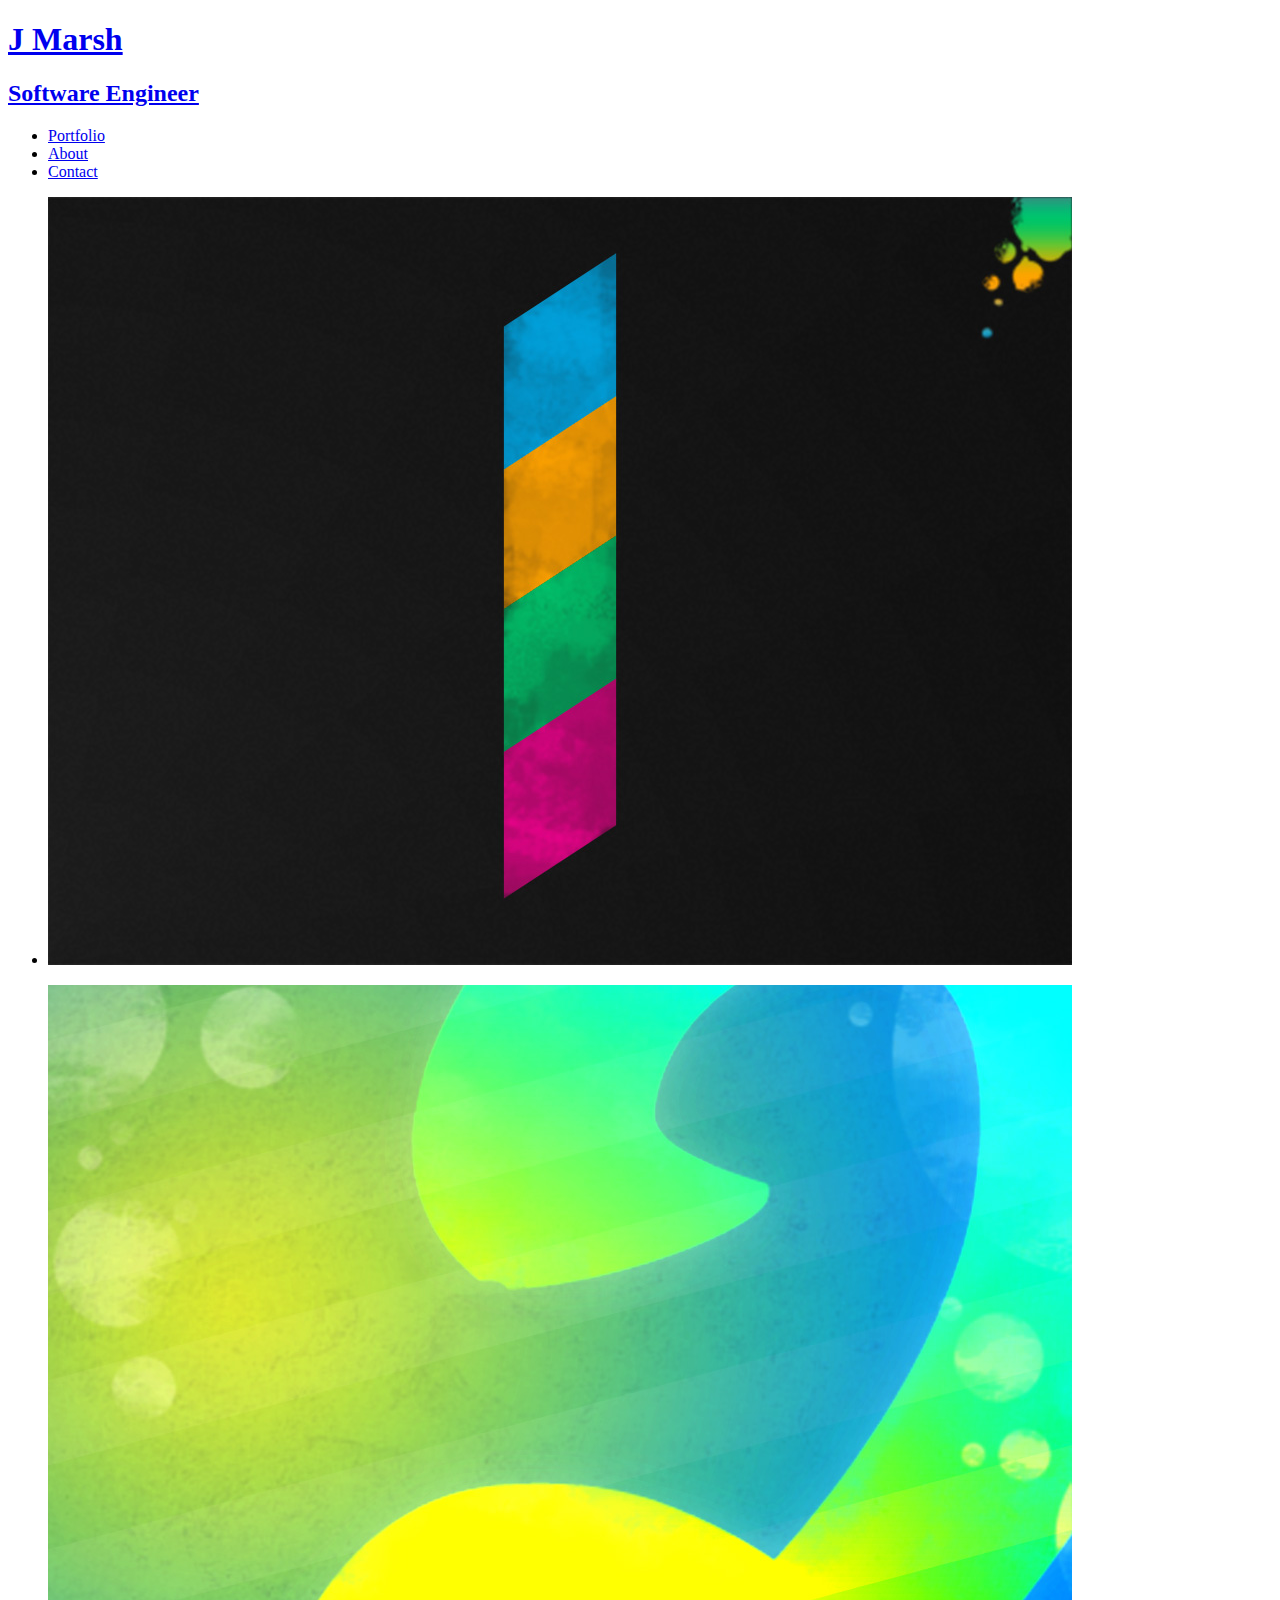
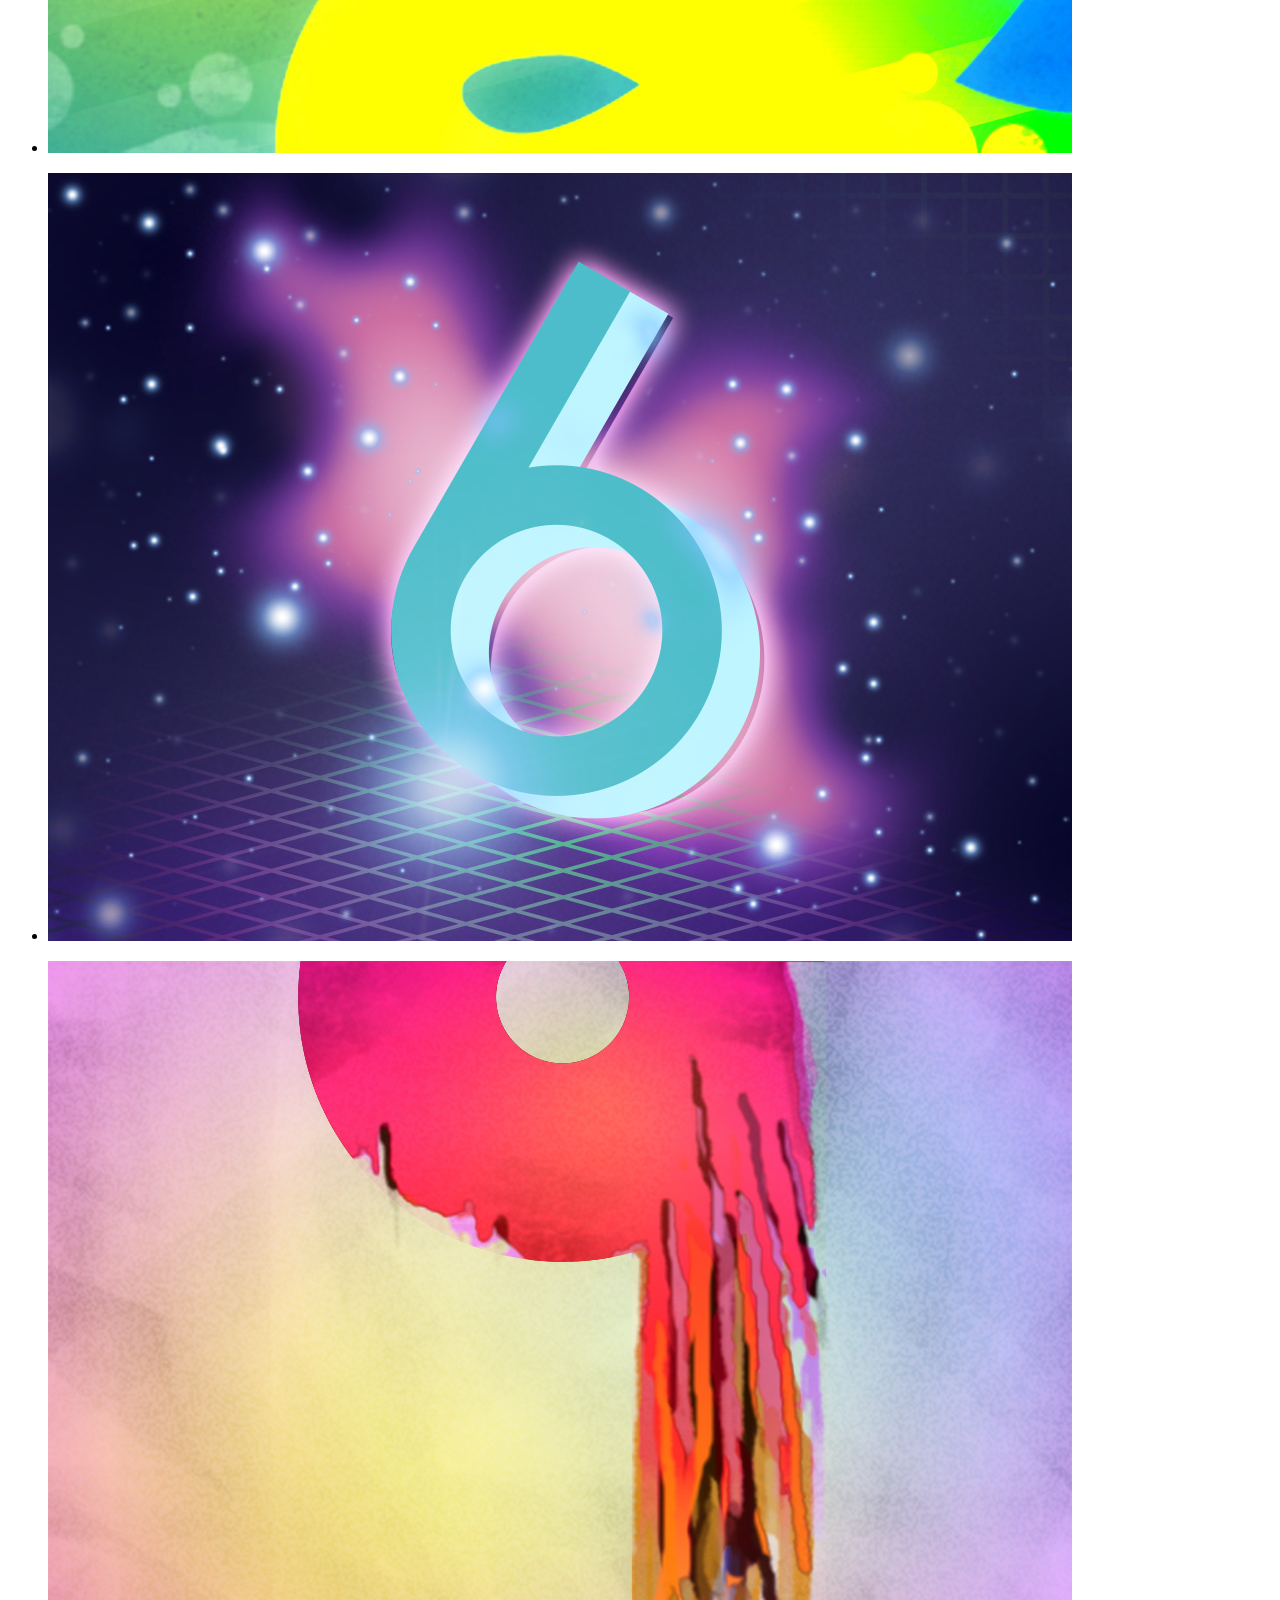
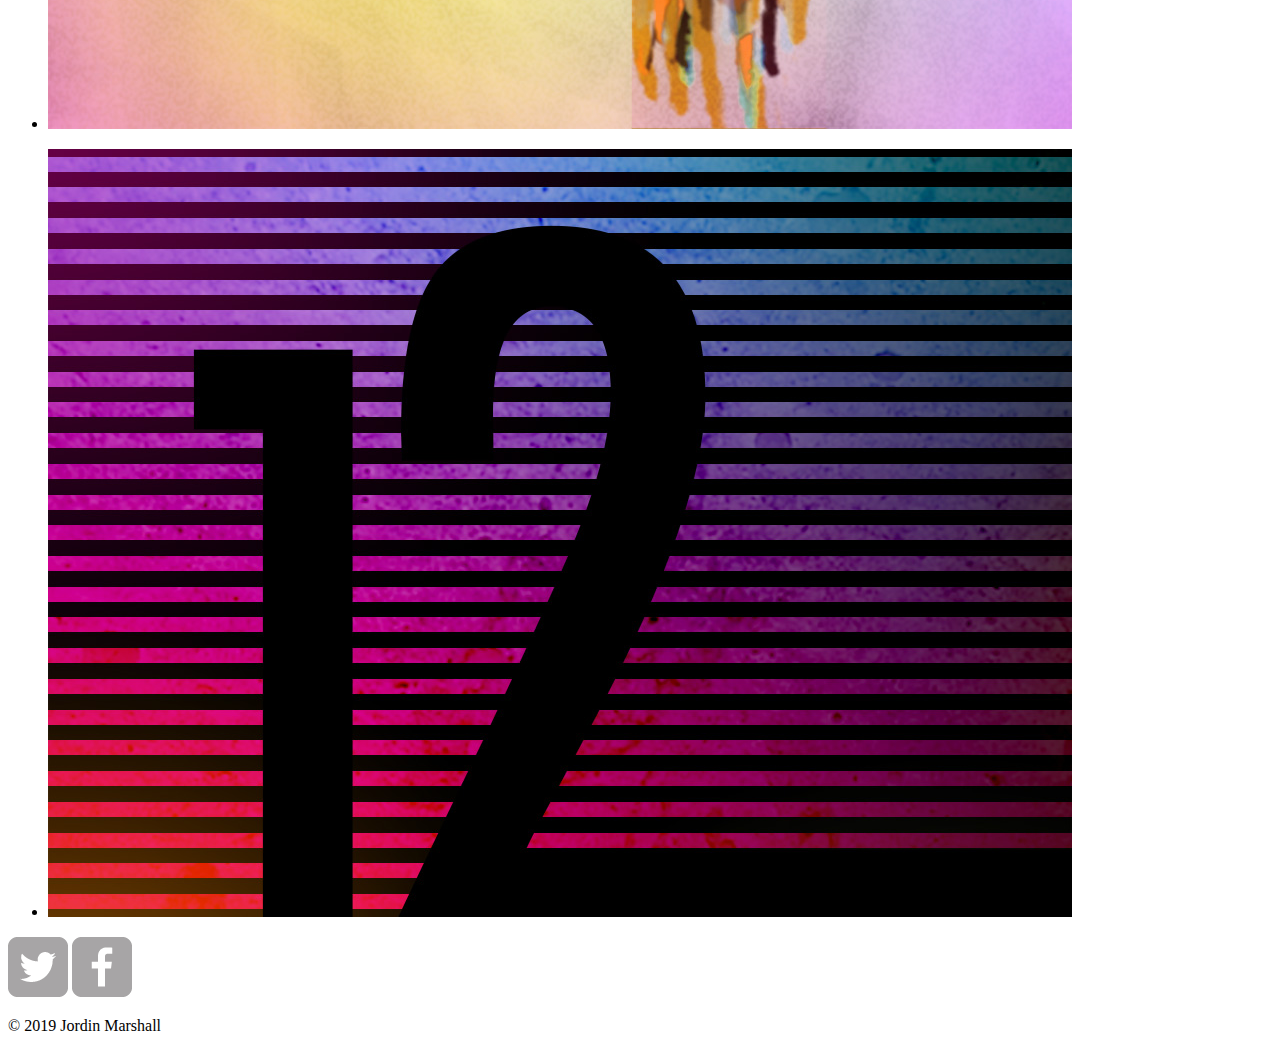
==== index.html @ 6f1aca68 "Added html markup and images to the index page, and created main.css file" ====
<!DOCTYPE html>
<html>
    <head>
        <meta charset="utf-8">
        <meta name="viewport" content="width=device-width, initial-scale=1.0">
        <title>J Marsh | Software Engineer</title>
        <link href="css/main.css" rel="stylesheet">
    </head>
    <body>
        <header>
            <a href="index.html">
                <h1>J Marsh</h1>
                <h2>Software Engineer</h2>
            </a>
            <nav>
                <ul>
                    <li><a href="index.html">Portfolio</a></li>
                    <li><a href="about.html">About</a></li>
                    <li><a href="#">Contact</a></li>
                </ul>
            </nav>
        </header>
        <div>
            <section>
                <ul>
                    <li>
                        <a href="img/numbers-01.jpg">
                            <img src="img/numbers-01.jpg">
                            <p></p>
                        </a>
                    </li>

                    <li>
                        <a href="img/numbers-02.jpg">
                            <img src="img/numbers-02.jpg">
                            <p></p>
                        </a>
                    </li>

                    <li>
                        <a href="img/numbers-06.jpg">
                            <img src="img/numbers-06.jpg">
                            <p></p>
                        </a>
                    </li>

                    <li>
                        <a href="img/numbers-09.jpg">
                            <img src="img/numbers-09.jpg">
                            <p></p>
                        </a>
                    </li>

                    <li>
                        <a href="img/numbers-12.jpg">
                            <img src="img/numbers-12.jpg">
                            <p></p>
                        </a>
                    </li>
                </ul>
            </section>
            <footer>
                <a href="#" target="_blank"><img src="img/twitter-wrap.png" alt=""></a>
                <a href="#" target="_blank"><img src="img/facebook-wrap.png" alt=""></a>
                <p>&copy; 2019 Jordin Marshall</p>
            </footer>
        </div>
    </body>
</html>
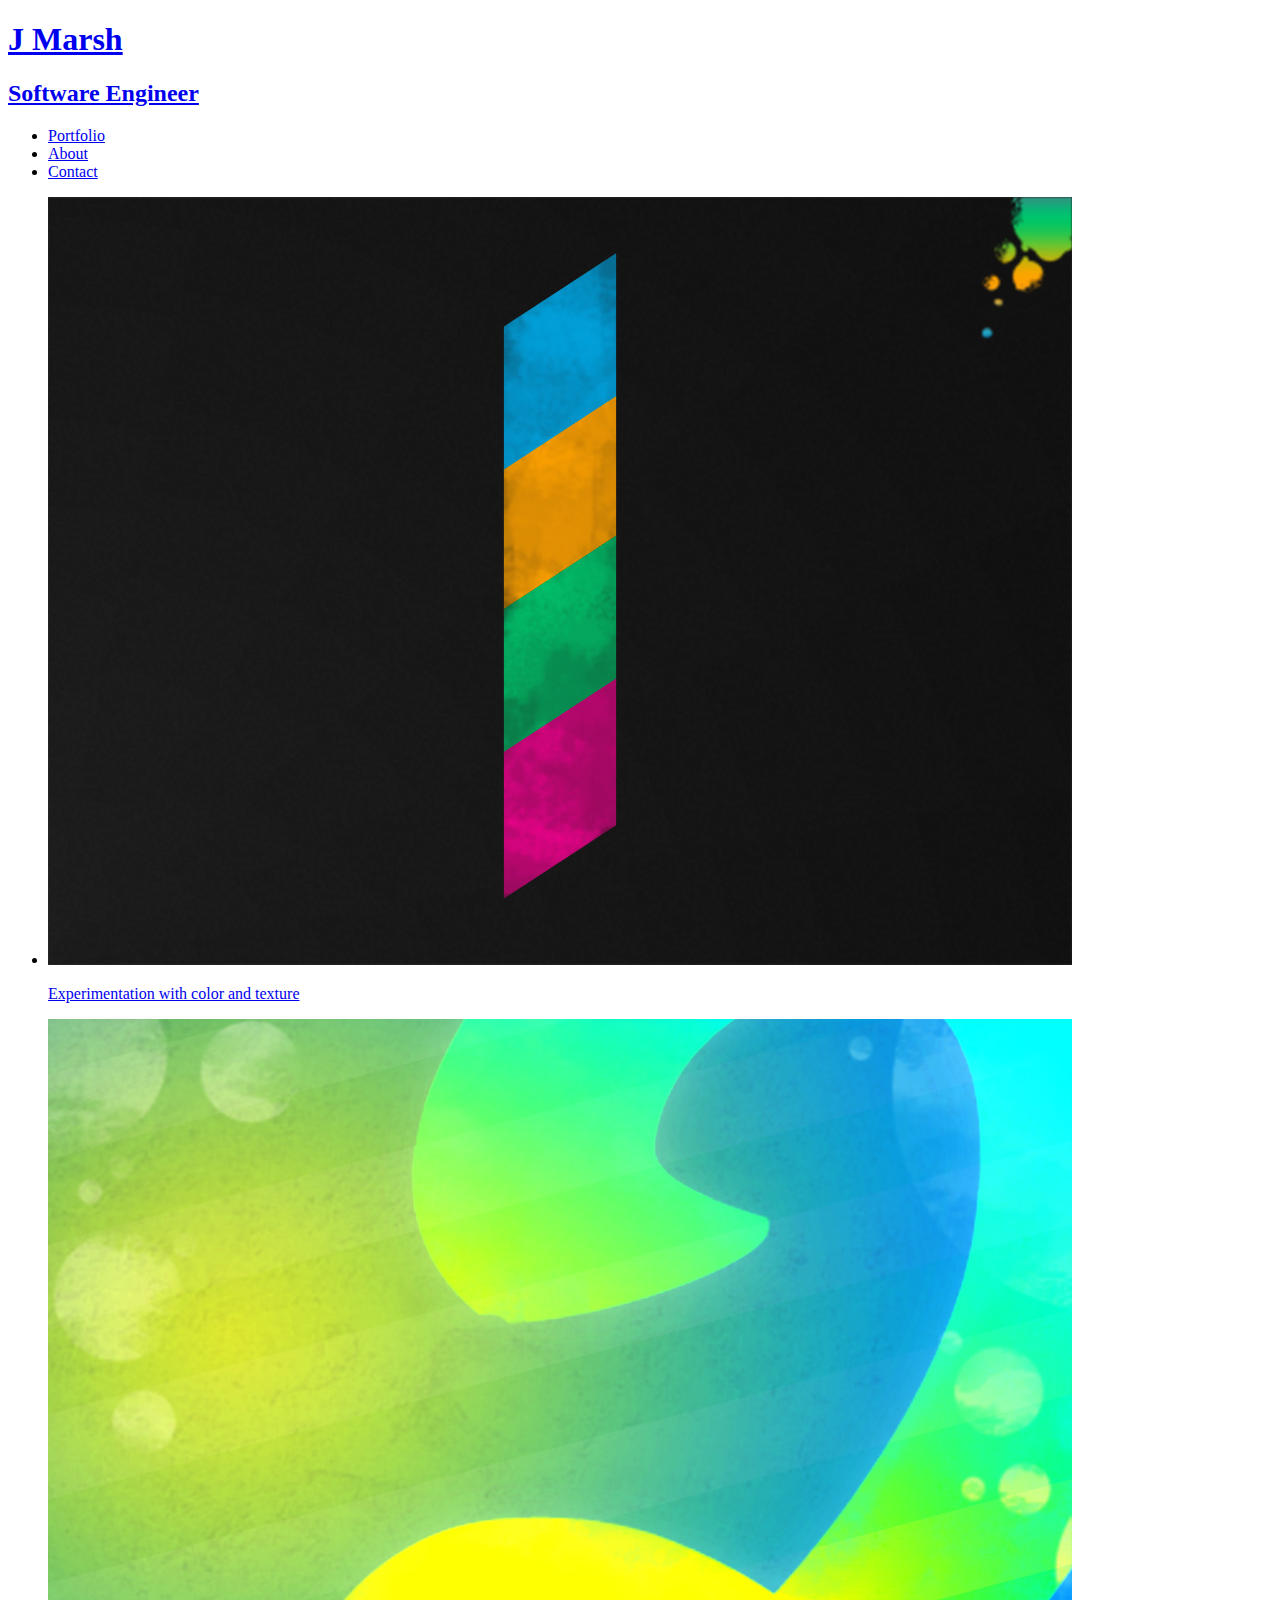
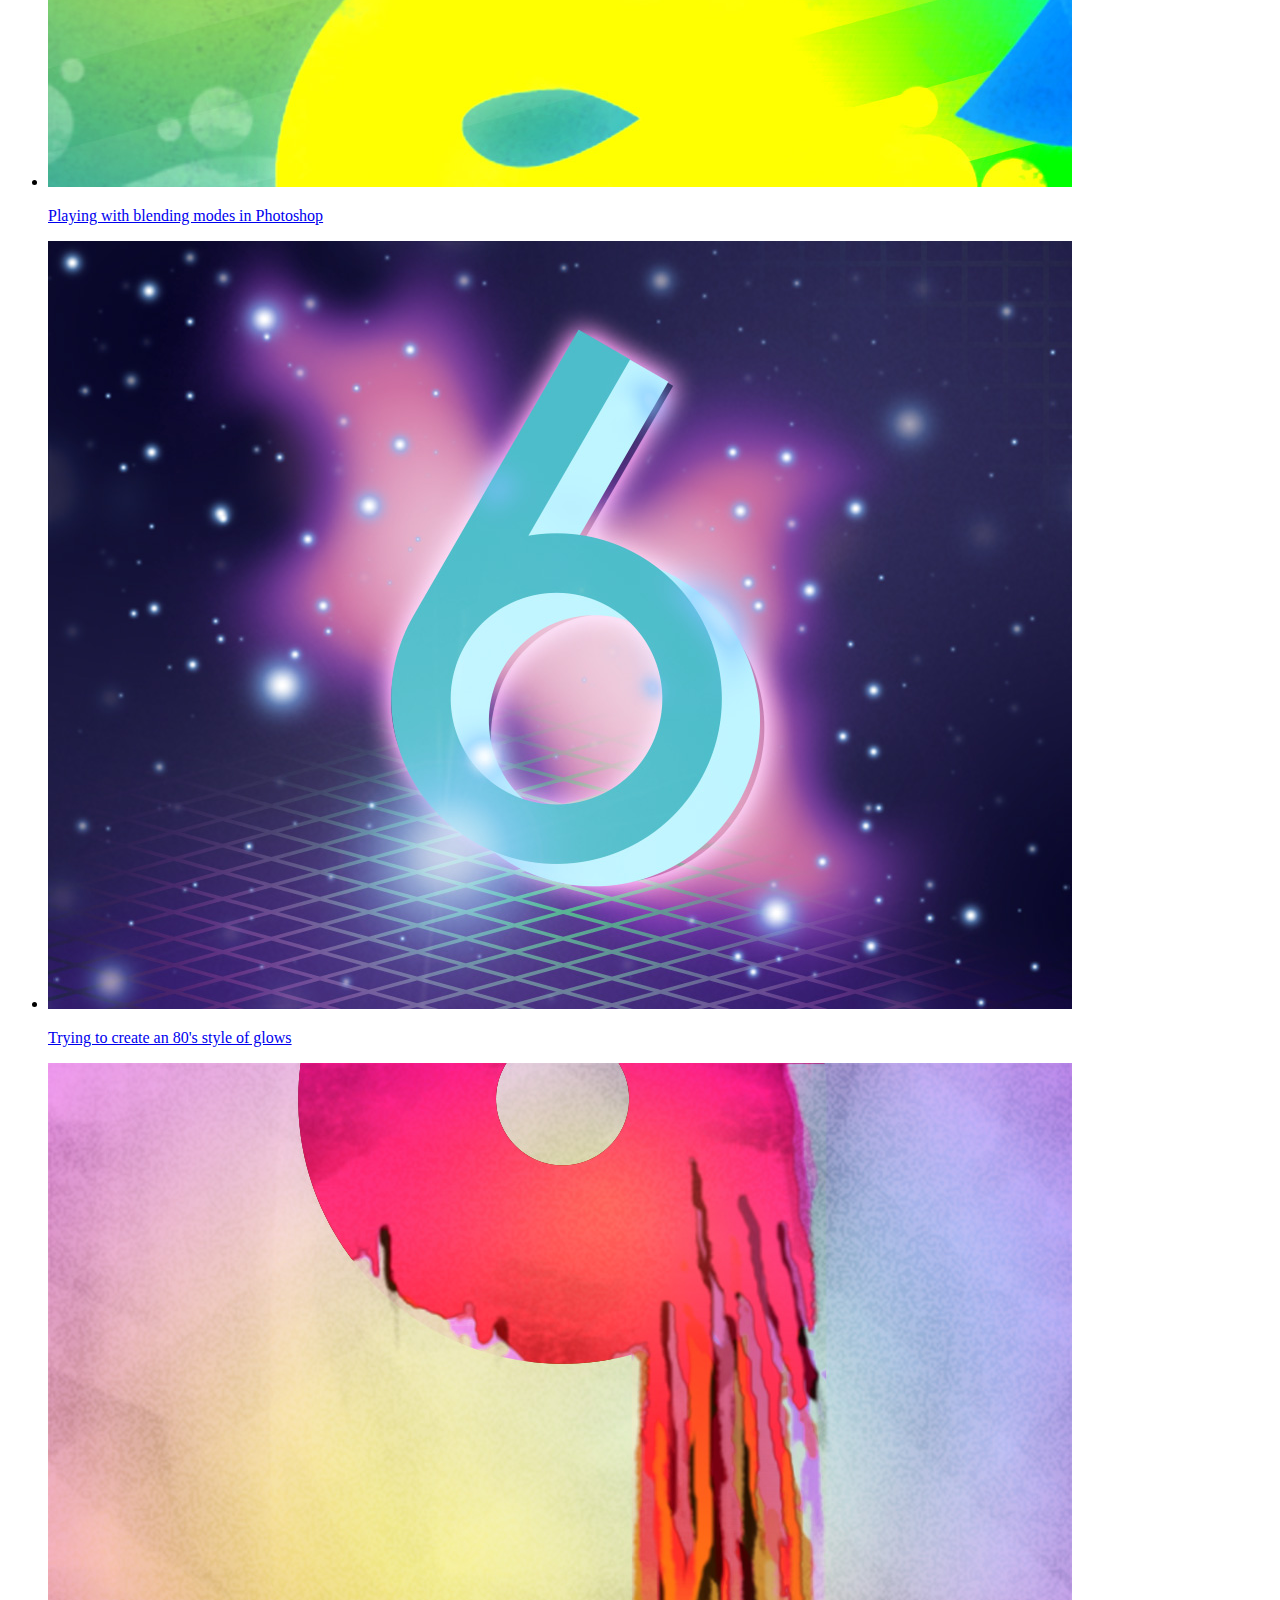
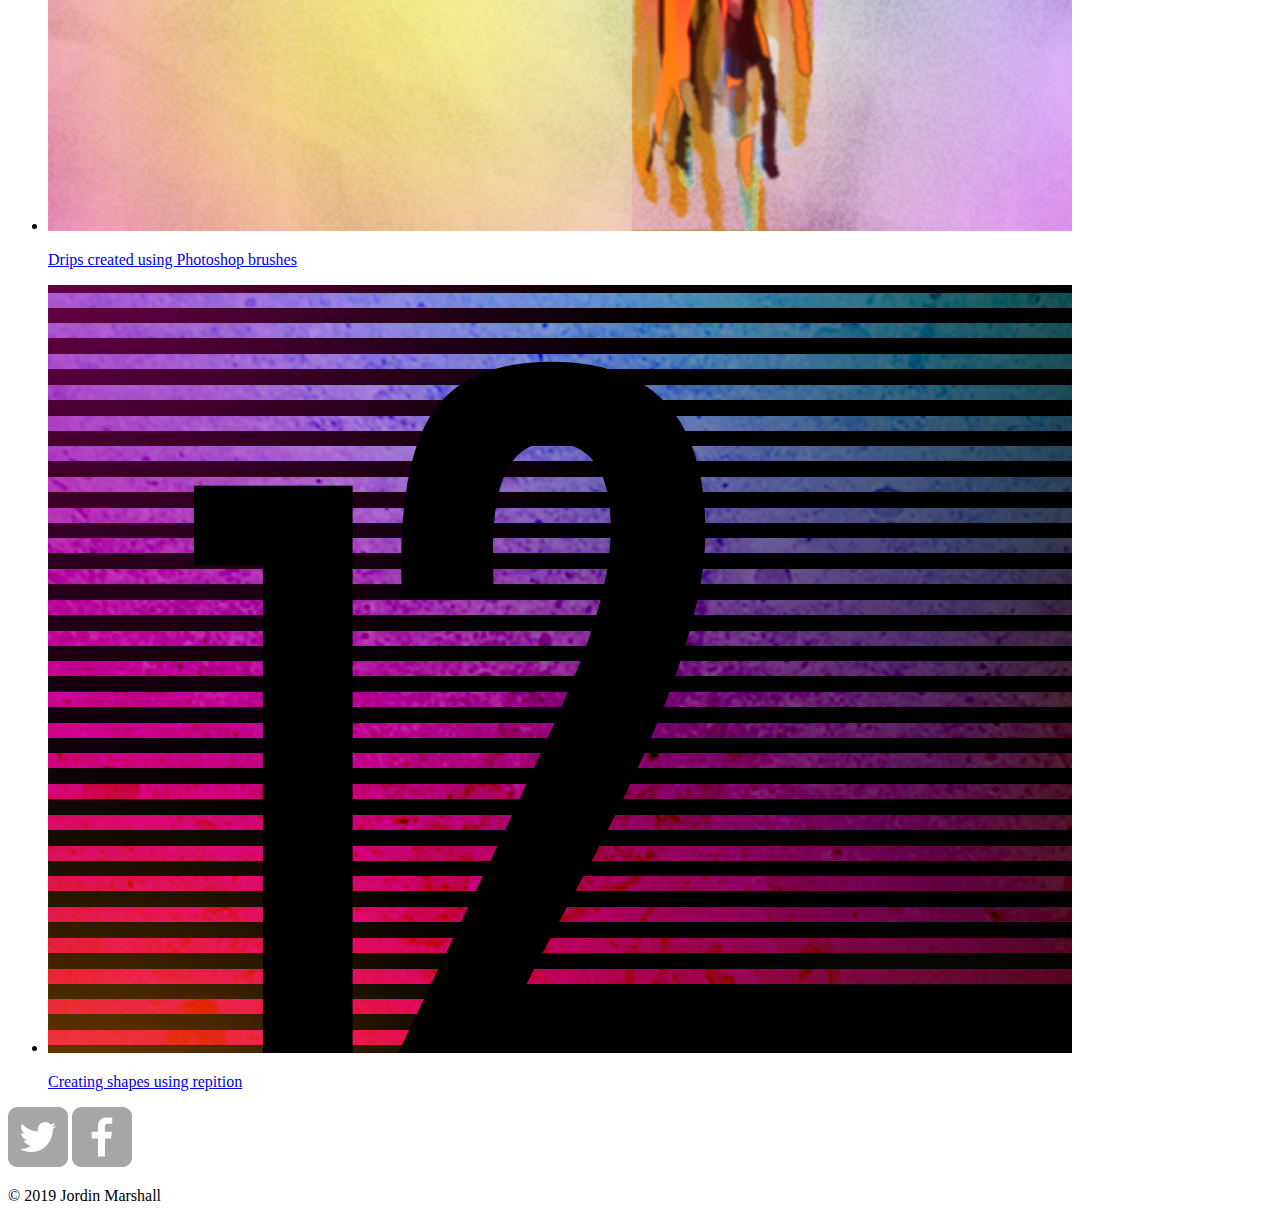
==== commit 24b24a3f: "Added captions to each of the images in the gallery" ====
--- a/index.html
+++ b/index.html
@@ -16,7 +16,7 @@
                 <ul>
                     <li><a href="index.html">Portfolio</a></li>
                     <li><a href="about.html">About</a></li>
-                    <li><a href="#">Contact</a></li>
+                    <li><a href="contact.html">Contact</a></li>
                 </ul>
             </nav>
         </header>
@@ -26,42 +26,42 @@
                     <li>
                         <a href="img/numbers-01.jpg">
                             <img src="img/numbers-01.jpg">
-                            <p></p>
+                            <p>Experimentation with color and texture</p>
                         </a>
                     </li>
 
                     <li>
                         <a href="img/numbers-02.jpg">
                             <img src="img/numbers-02.jpg">
-                            <p></p>
+                            <p>Playing with blending modes in Photoshop</p>
                         </a>
                     </li>
 
                     <li>
                         <a href="img/numbers-06.jpg">
                             <img src="img/numbers-06.jpg">
-                            <p></p>
+                            <p>Trying to create an 80's style of glows</p>
                         </a>
                     </li>
 
                     <li>
                         <a href="img/numbers-09.jpg">
                             <img src="img/numbers-09.jpg">
-                            <p></p>
+                            <p>Drips created using Photoshop brushes</p>
                         </a>
                     </li>
 
                     <li>
                         <a href="img/numbers-12.jpg">
                             <img src="img/numbers-12.jpg">
-                            <p></p>
+                            <p>Creating shapes using repition</p>
                         </a>
                     </li>
                 </ul>
             </section>
             <footer>
-                <a href="#" target="_blank"><img src="img/twitter-wrap.png" alt=""></a>
-                <a href="#" target="_blank"><img src="img/facebook-wrap.png" alt=""></a>
+                <a href="#" target="_blank"><img src="img/twitter-wrap.png" alt="Twitter Logo"></a>
+                <a href="#" target="_blank"><img src="img/facebook-wrap.png" alt="Facebook Logo"></a>
                 <p>&copy; 2019 Jordin Marshall</p>
             </footer>
         </div>
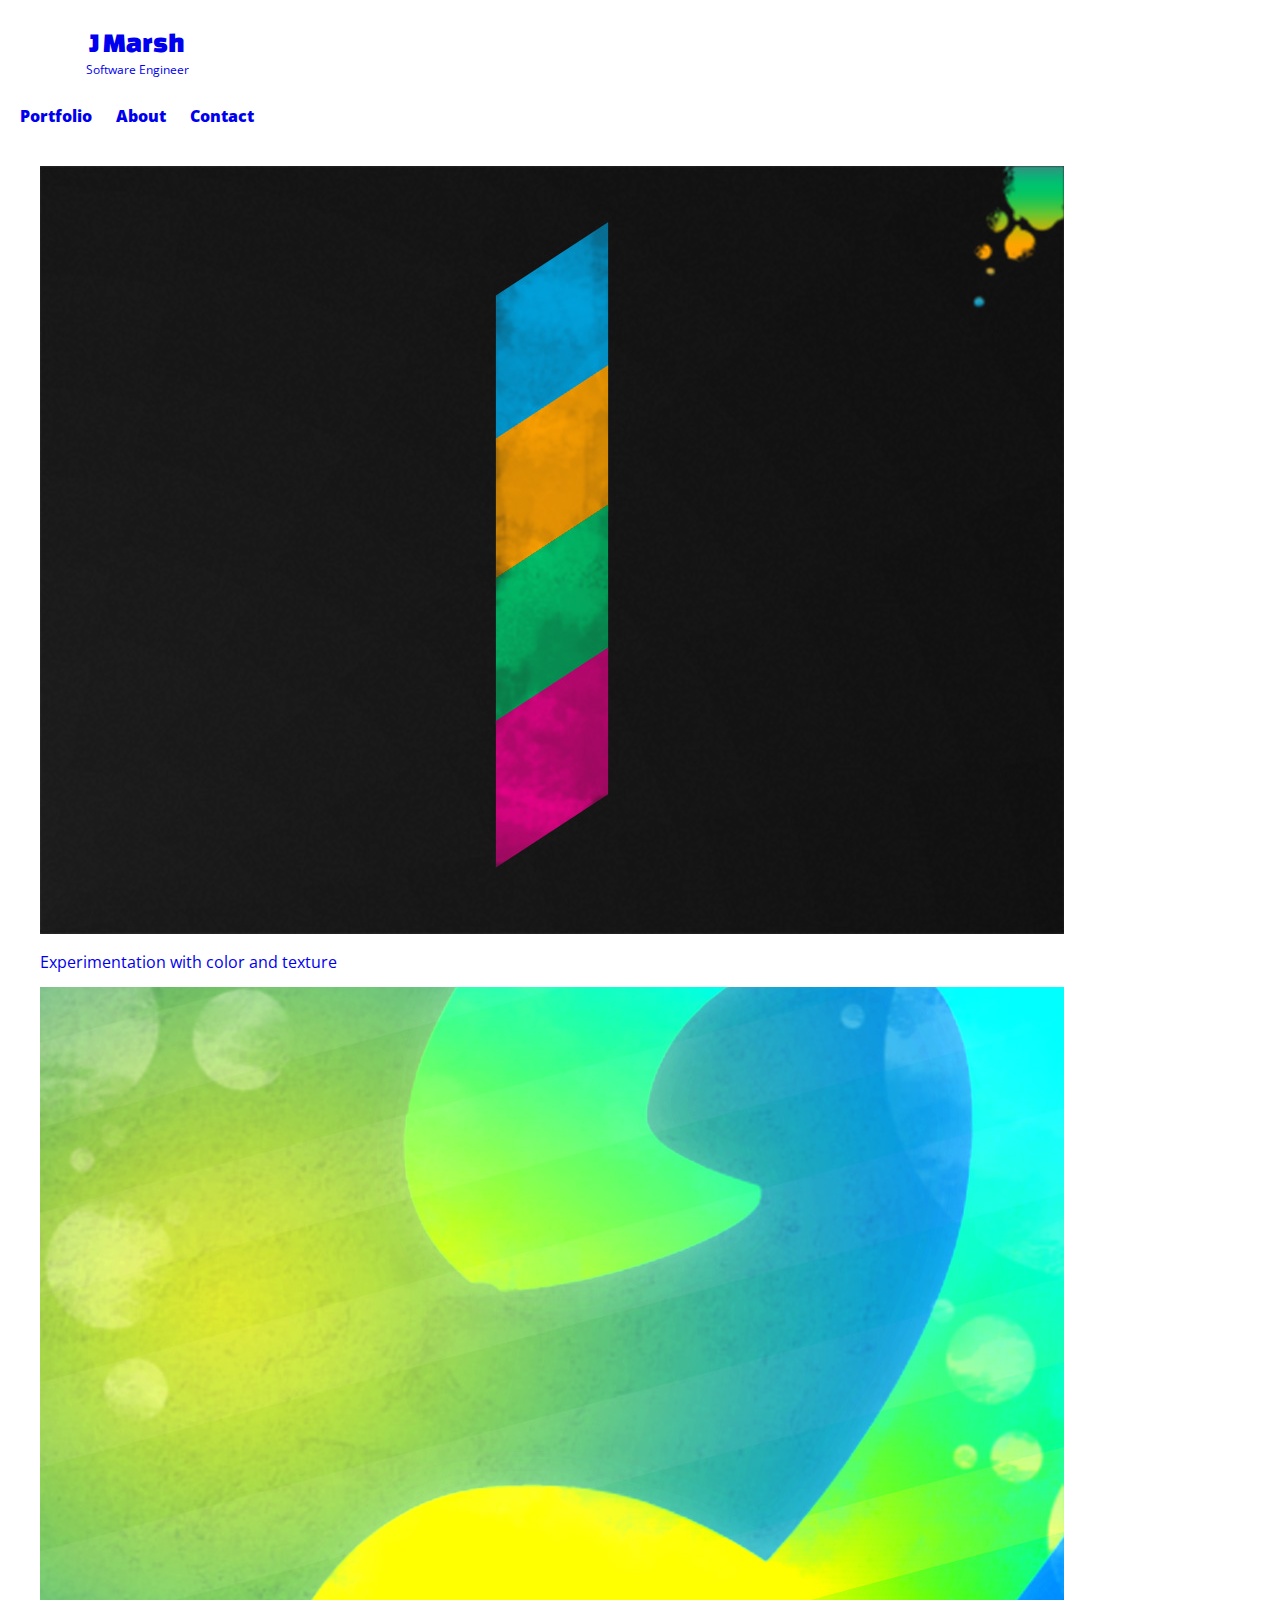
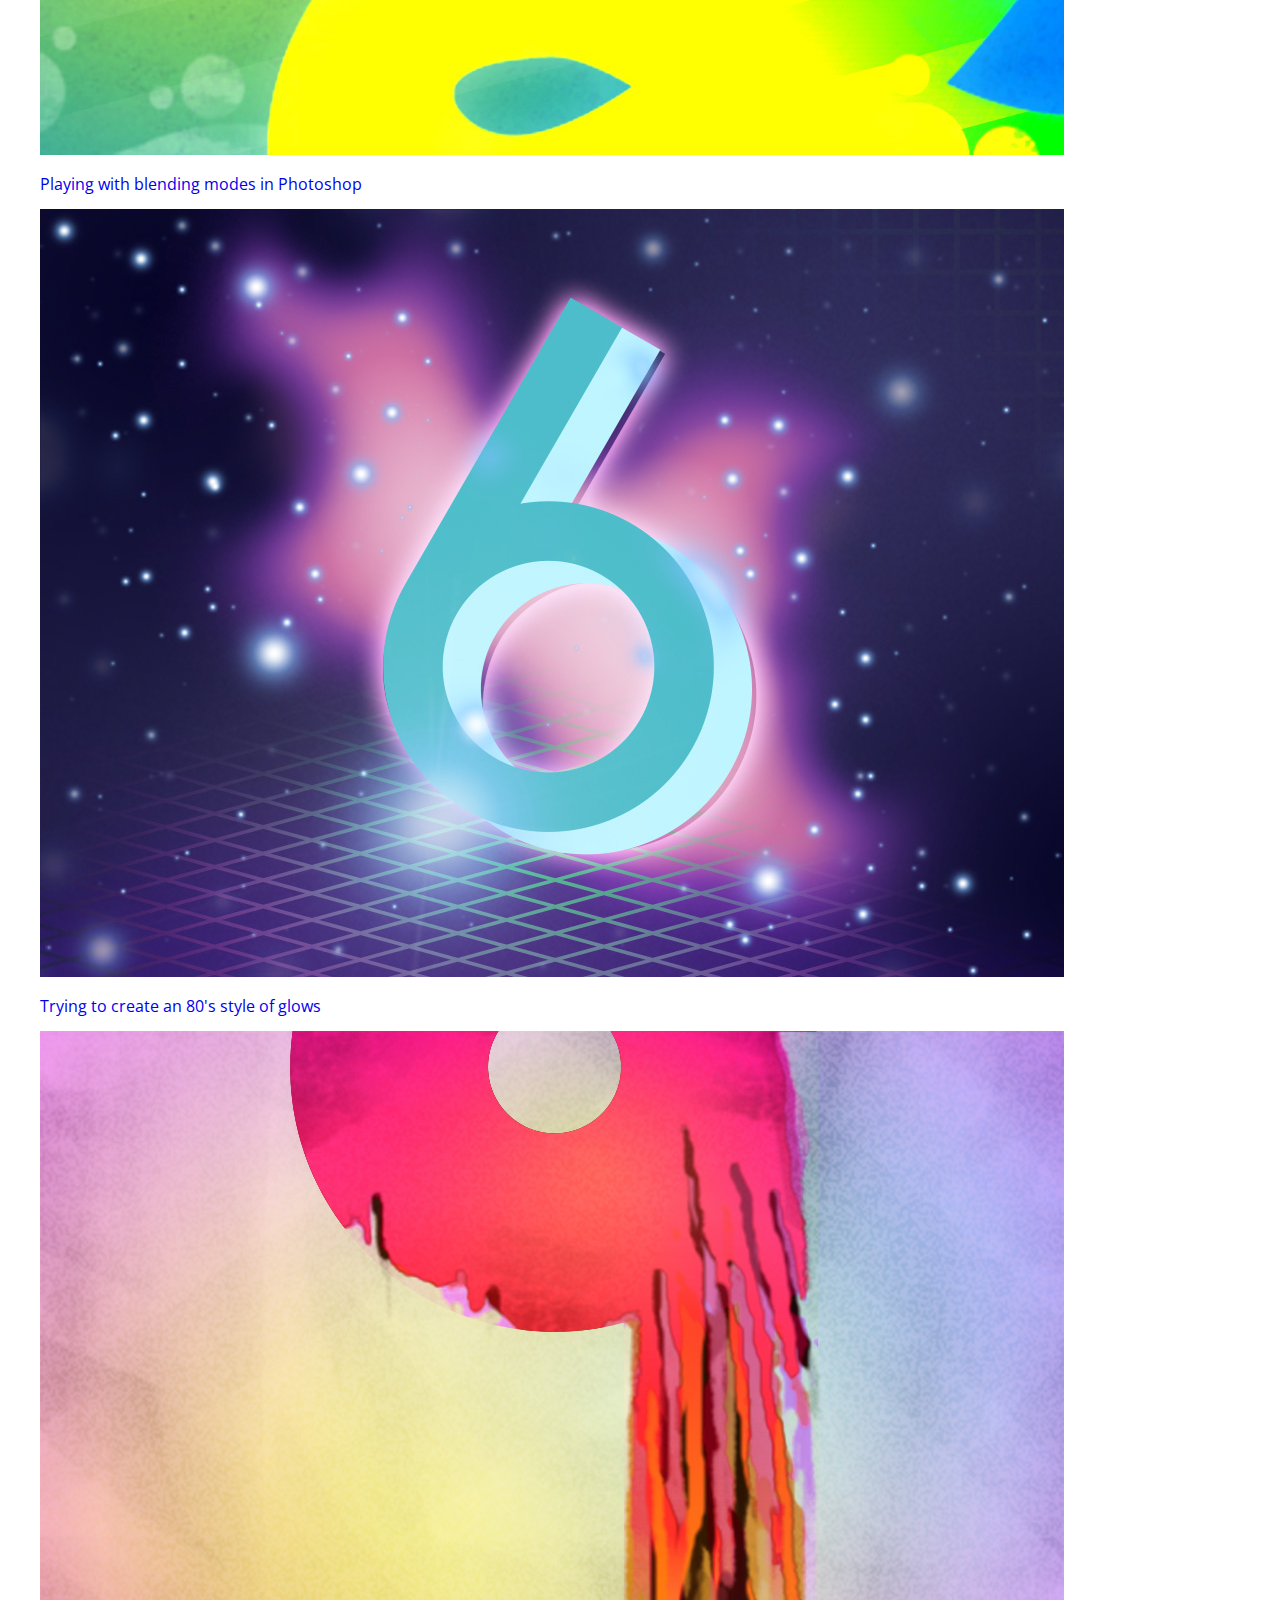
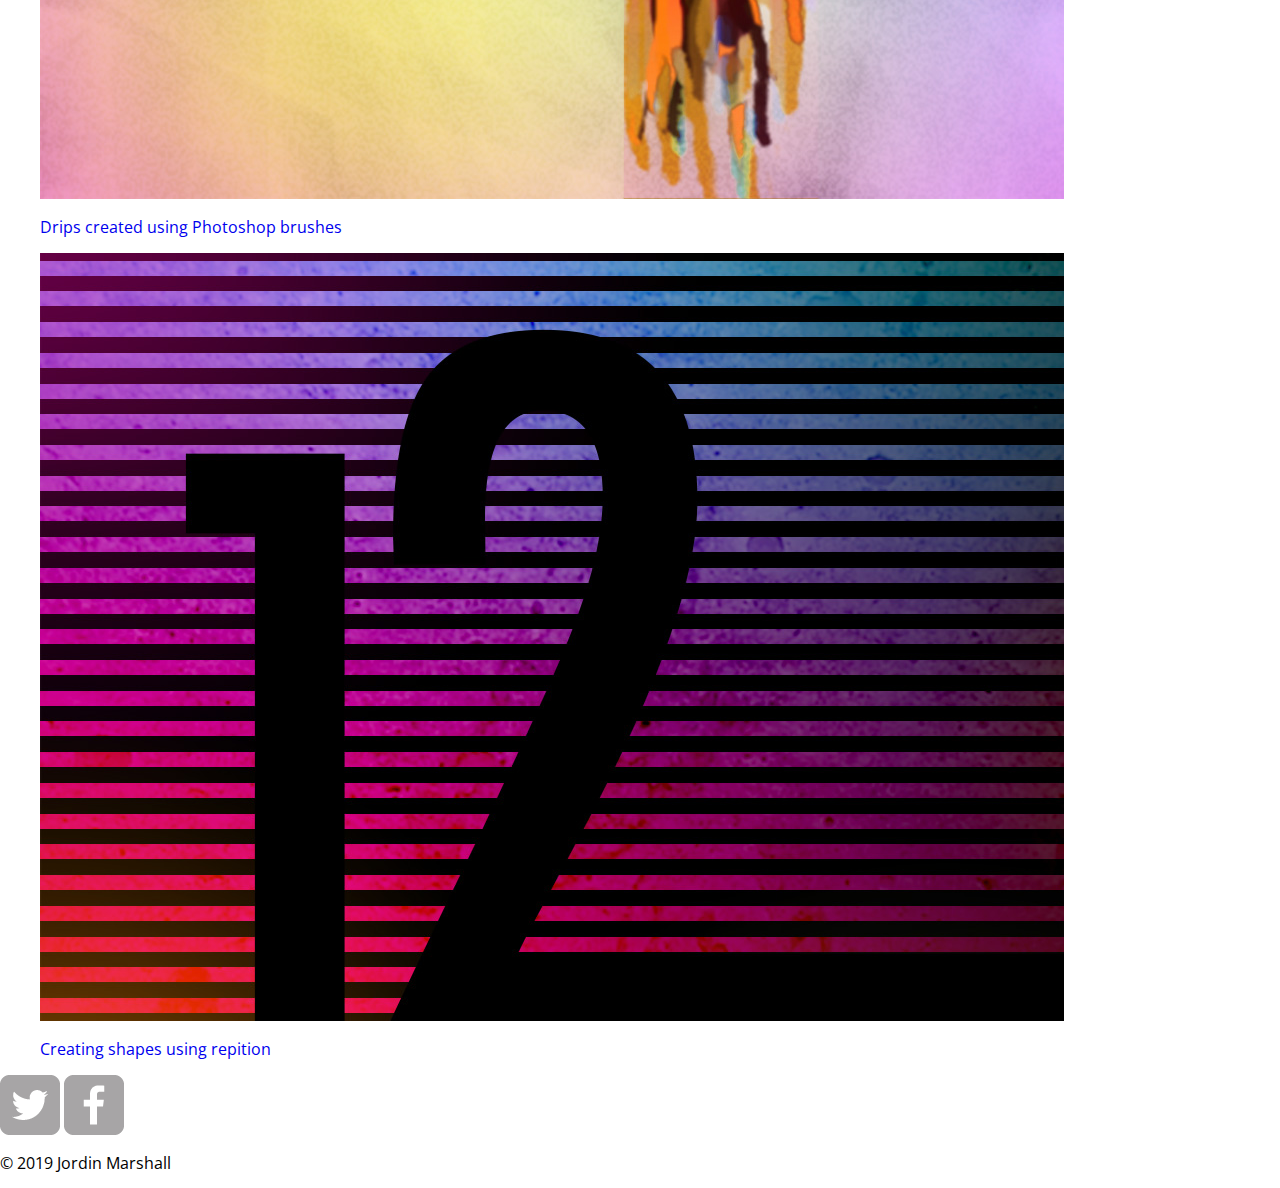
==== commit 2562a3ff: "Began adding css to our header nav and index page" ====
--- a/index.html
+++ b/index.html
@@ -4,11 +4,13 @@
         <meta charset="utf-8">
         <meta name="viewport" content="width=device-width, initial-scale=1.0">
         <title>J Marsh | Software Engineer</title>
+        <link href="https://fonts.googleapis.com/css?family=Changa+One|Open+Sans:400,400i,700i&display=swap" rel="stylesheet">
+        <link rel="stylesheet" href="css/normalize.css">
         <link href="css/main.css" rel="stylesheet">
     </head>
     <body>
         <header>
-            <a href="index.html">
+            <a href="index.html" id="logo">
                 <h1>J Marsh</h1>
                 <h2>Software Engineer</h2>
             </a>
--- a/css/main.css
+++ b/css/main.css
@@ -0,0 +1,77 @@
+/************************
+    General
+************************/
+body{
+    font-family: 'Open Sans', sans-serif;
+}
+a {
+    text-decoration: none;
+}
+
+ul{
+    list-style: none;
+}
+/************************
+    Heading
+************************/
+header{
+    float: left;
+    margin: 0 0 30px 0;
+}
+
+#logo{
+    text-align: center;
+    margin: 0;
+}
+h1{
+    font-family: 'Changa One', sans-serif;
+    margin: 15px 0;
+    font-size: 1.75em;
+    font-weight: normal;
+    line-height: 0.8em;
+}
+h2{
+    font-size: 0.75em;
+    margin: -5px 0 0;
+    font-weight: normal;
+}
+/************************
+    Navigation
+************************/
+nav{
+    text-align: center;
+    padding: 10px 0;
+    margin: 20px 0 0;
+}
+
+nav ul{
+    margin: 0 10px;
+    padding: 0;
+}
+
+nav li{
+    display: inline-block;
+}
+nav a{
+    font-weight: 800;
+    padding: 15px 10px;
+}
+/************************
+    Footer
+************************/
+
+/************************
+    Page: Portfolio
+************************/
+
+/************************
+    Page: About
+************************/
+
+/************************
+    Page: Contact
+************************/
+
+/************************
+    Colors
+************************/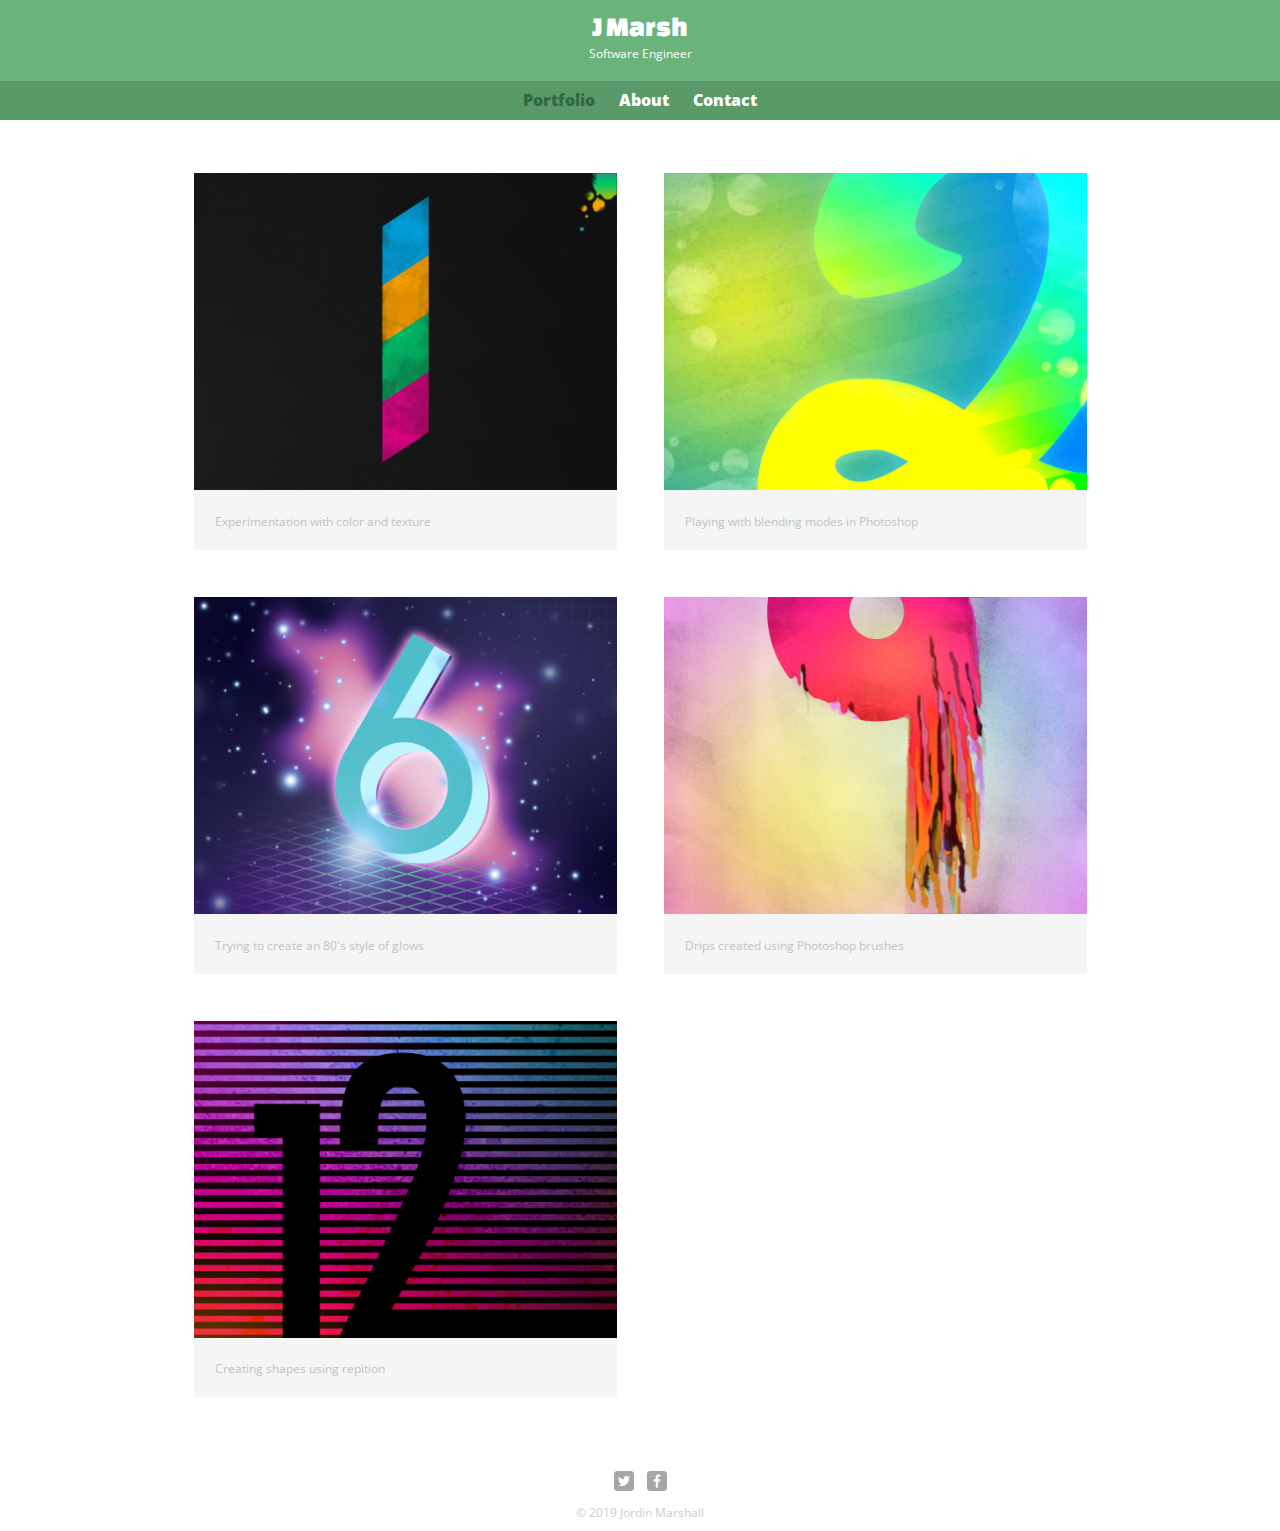
==== commit e59144e3: "Added styles for all 3 html pages, next step is to make it responsive across all browsers and viewpo" ====
--- a/index.html
+++ b/index.html
@@ -16,15 +16,15 @@
             </a>
             <nav>
                 <ul>
-                    <li><a href="index.html">Portfolio</a></li>
+                    <li><a href="index.html" class="selected">Portfolio</a></li>
                     <li><a href="about.html">About</a></li>
                     <li><a href="contact.html">Contact</a></li>
                 </ul>
             </nav>
         </header>
-        <div>
+        <div id="wrapper">
             <section>
-                <ul>
+                <ul id="gallery">
                     <li>
                         <a href="img/numbers-01.jpg">
                             <img src="img/numbers-01.jpg">
@@ -62,8 +62,8 @@
                 </ul>
             </section>
             <footer>
-                <a href="#" target="_blank"><img src="img/twitter-wrap.png" alt="Twitter Logo"></a>
-                <a href="#" target="_blank"><img src="img/facebook-wrap.png" alt="Facebook Logo"></a>
+                <a href="#" target="_blank"><img src="img/twitter-wrap.png" alt="Twitter Logo" class="social-icon"></a>
+                <a href="#" target="_blank"><img src="img/facebook-wrap.png" alt="Facebook Logo" class="social-icon"></a>
                 <p>&copy; 2019 Jordin Marshall</p>
             </footer>
         </div>
--- a/css/main.css
+++ b/css/main.css
@@ -4,12 +4,28 @@
 body{
     font-family: 'Open Sans', sans-serif;
 }
+
+#wrapper{
+    max-width: 940px;
+    margin: 0 auto;
+    padding: 0 5%;
+}
+
 a {
     text-decoration: none;
 }
 
+img{
+    max-width: 100%;
+    max-height: 100%;
+}
+
 ul{
     list-style: none;
+}
+
+h3{
+    margin: 0 0 1em 0;
 }
 /************************
     Heading
@@ -17,6 +33,7 @@
 header{
     float: left;
     margin: 0 0 30px 0;
+    width: 100%;
 }
 
 #logo{
@@ -59,19 +76,109 @@
 /************************
     Footer
 ************************/
+footer{
+    font-size: 0.75em;
+    text-align: center;
+    clear: both;
+    padding-top: 50px;
+    color: #ccc;
+}
 
+.social-icon{
+    width: 20px;
+    height: 20px;
+    margin: 0 5px;
+}
 /************************
     Page: Portfolio
 ************************/
+#gallery{
+    margin: 0;
+    padding: 0;
+}
 
+#gallery li{
+    margin: 2.5%;
+    float:left;
+    width:45%;
+    background-color: #f5f5f5;
+    color: #bdc3c7;
+}
+
+#gallery li a p{
+    margin: 0;
+    padding: 5%;
+    font-size: 0.75em;
+    color: #bdc3c7;
+}
 /************************
     Page: About
 ************************/
-
+.profile-photo{
+    display: block;
+    max-width: 150px;
+    margin: 0 auto 30px;
+    border-radius: 100%;
+}
 /************************
     Page: Contact
 ************************/
+.contact-info{
+    padding: 0;
+    margin: 0;
+    font-size: 0.9em;
+}
+.contact-info a{
+    display: block;
+    min-height: 20px;
+    padding: 0 0 0 30px;
+    margin: 0 0 10px;
+    background-repeat: no-repeat;
+    background-size: 20px 20px;
+}
 
+.contact-info li.phone a {
+    background-image: url('../img/phone.png');
+}
+.contact-info li.mail a {
+    background-image: url('../img/mail.png');
+}
+.contact-info li.twitter a {
+    background-image: url('../img/twitter.png');
+}
 /************************
     Colors
-************************/+************************/
+/* site body */
+body{
+    background-color: #fff;
+    color: #999;
+}
+/* Green Header  */
+header{
+    background: #6ab47b;
+    border-color: #599a68;
+}
+/* nav background on mobile */
+nav{
+    background: #599a68;
+}
+/* logo text */
+h1,h2{
+    color:#fff;
+}
+/* links */
+a {
+    color: #599a68;
+}
+/* nav link */
+nav a, nav a:visited{
+    color: #fff;
+}
+/* selected nav link */
+nav a.selected, nav a:hover{
+    color: #32673f;
+}
+/*  */
+
+
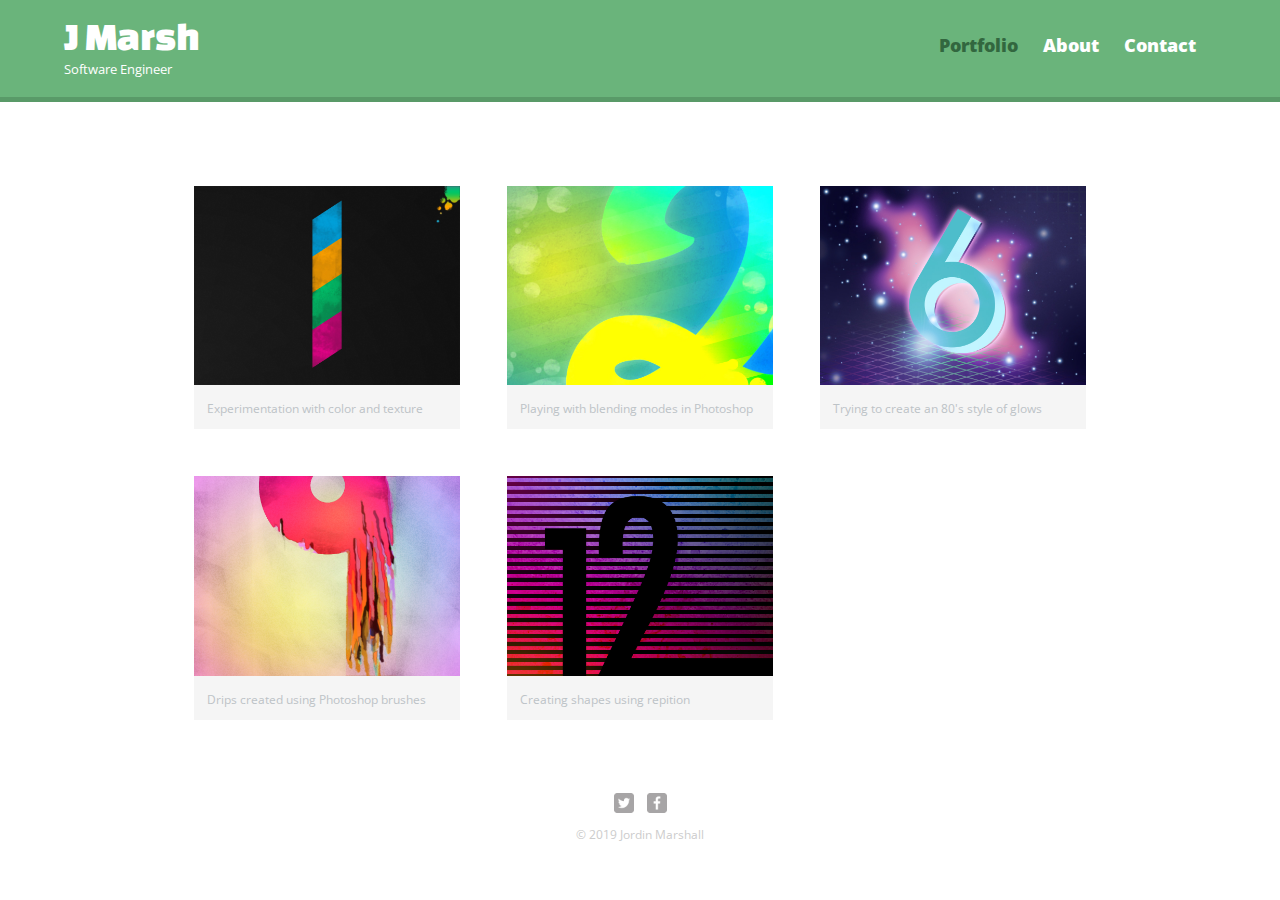
==== commit e508b784: "Added responsive css to all pages" ====
--- a/index.html
+++ b/index.html
@@ -7,6 +7,7 @@
         <link href="https://fonts.googleapis.com/css?family=Changa+One|Open+Sans:400,400i,700i&display=swap" rel="stylesheet">
         <link rel="stylesheet" href="css/normalize.css">
         <link href="css/main.css" rel="stylesheet">
+        <link href="css/responsive.css" rel="stylesheet">
     </head>
     <body>
         <header>
--- a/css/main.css
+++ b/css/main.css
@@ -33,6 +33,7 @@
 header{
     float: left;
     margin: 0 0 30px 0;
+    padding: 5px 0 0 0;
     width: 100%;
 }
 
@@ -126,7 +127,7 @@
 .contact-info{
     padding: 0;
     margin: 0;
-    font-size: 0.9em;
+    font-size: 0.6em;
 }
 .contact-info a{
     display: block;
--- a/css/responsive.css
+++ b/css/responsive.css
@@ -0,0 +1,71 @@
+@media screen and (max-width: 480px){
+    #gallery li:nth-child(2n + 1){
+        clear: both;
+    }
+}
+
+@media screen and (min-width: 480px){
+/*********************
+Page: Portfolio
+3 columns *5 margins = 15%
+100% - 15% = 85%
+85%/3 colums = 28.3333   
+*********************/
+    #gallery li{
+        width: 28.3333%;
+    }
+    #gallery li:nth-child(4n){
+        clear: left;
+    }
+    
+/*********************
+Page: About
+*********************/
+    .profile-photo{
+        float: left;
+        margin: 0 5% 80px 0;
+    }
+/*********************
+Page: Contact
+    Two column Layout
+*********************/
+    #primary{
+        width: 50%;
+        float: left;
+    }
+    #secondary{
+        width:40%;
+        float: right;
+    }
+    
+}
+@media screen and (min-width: 660px){
+/*********************
+Header
+*********************/
+    nav{
+        background: none;
+        float: right;
+        font-size: 1.125em;
+        margin-right: 5%;
+        text-align: right;
+        width:45%;
+    }
+    #logo{
+        float: left;
+        margin-left: 5%;
+        text-align: left;
+        width:45%;
+    }
+    h1{
+        font-size: 2.5em;
+    }
+    h2{
+        font-size: 0.825em;
+        margin-bottom: 20px;
+    }
+    header{
+        border-bottom: 5px solid #599a68;
+        margin-bottom: 60px;
+    }
+}